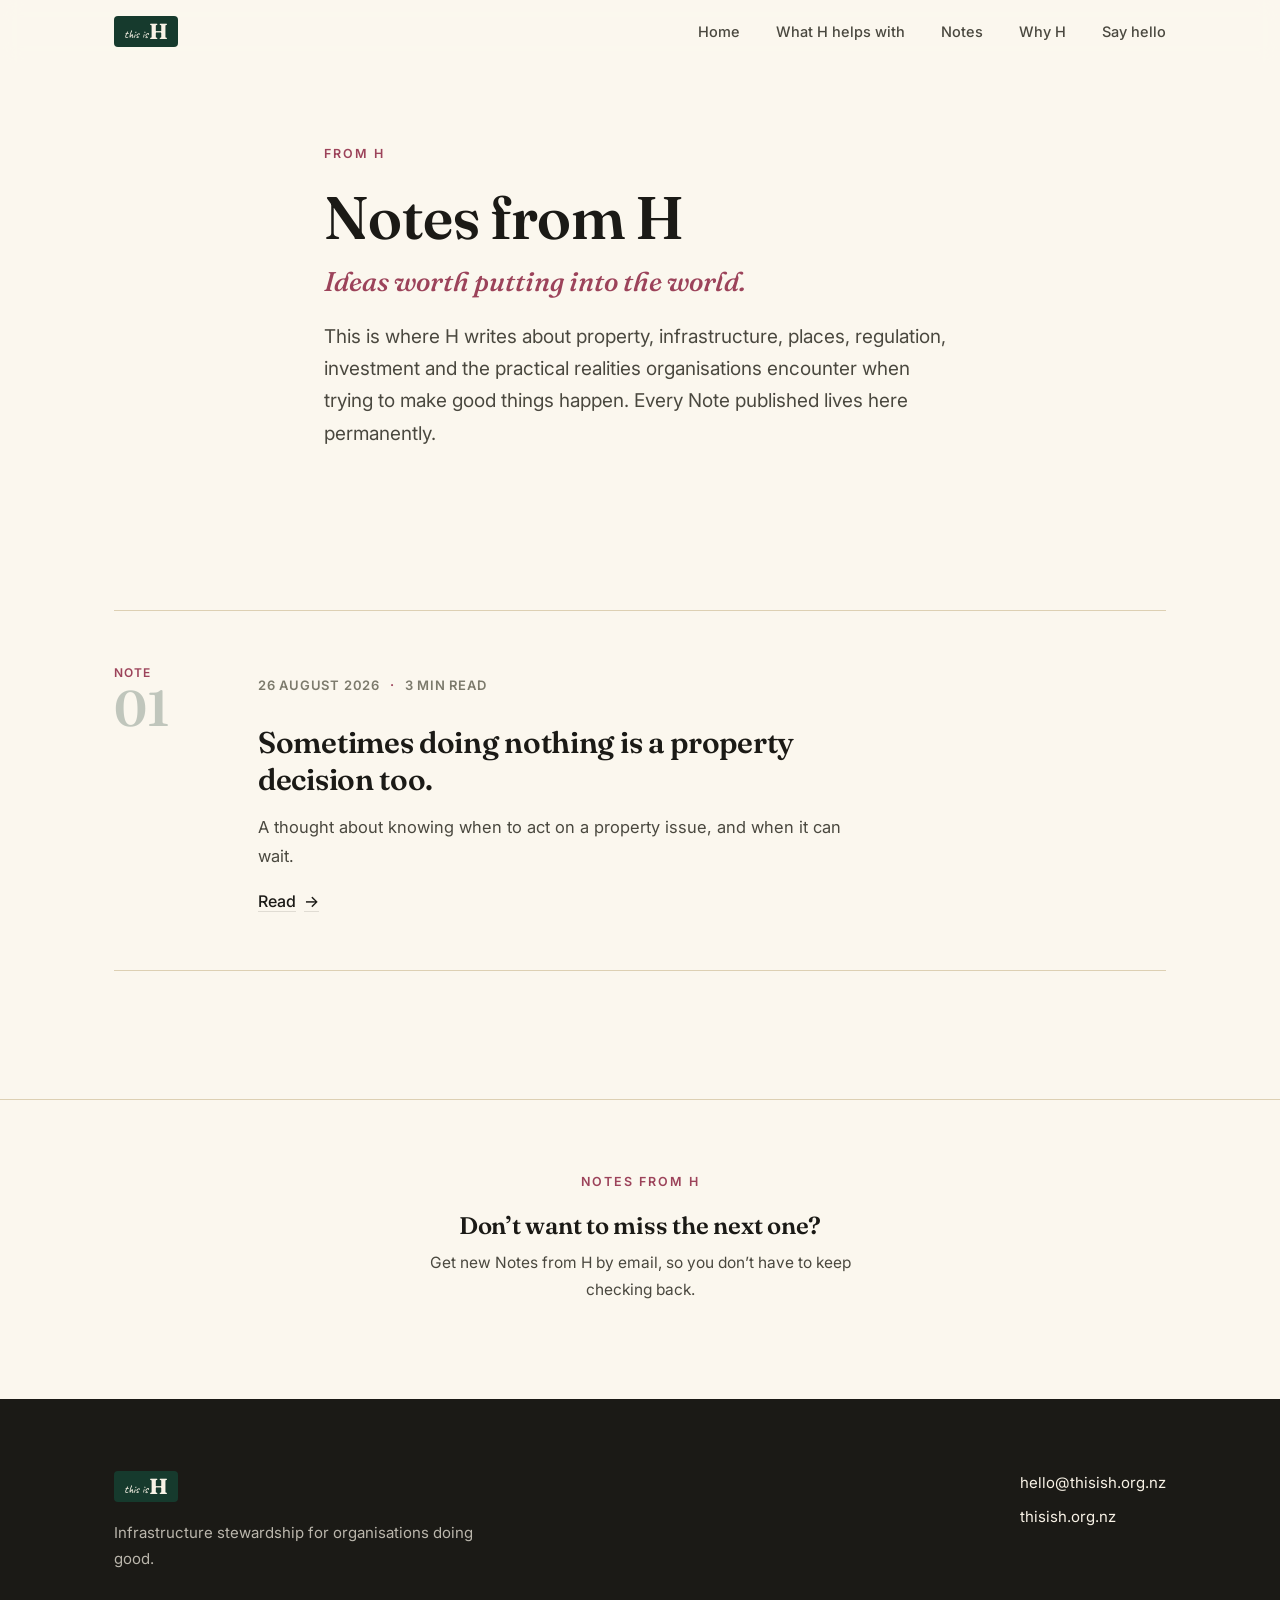
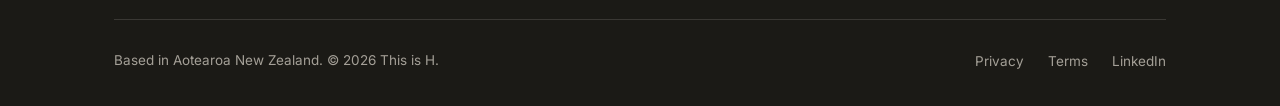
==== notes/index.html @ f79cc1cf "Rebrand Thinking as Notes from H, the permanent home for H's writing Renames the "Thinking" section " ====
<!DOCTYPE html>
<html lang="en-NZ">
<head>
  <meta charset="UTF-8" />
  <meta name="viewport" content="width=device-width, initial-scale=1.0" />
  <title>Notes from H | This is H</title>
  <meta name="description" content="Notes from H — ideas, observations and practical thinking about property, infrastructure and the realities facing charities, not-for-profits, iwi, hapū and community organisations." />

  <link rel="canonical" href="https://thisish.org.nz/notes/" />

  <!-- Favicon -->
  <link rel="icon" type="image/svg+xml" href="../assets/img/favicon.svg" />

  <!-- Open Graph -->
  <meta property="og:type" content="website" />
  <meta property="og:site_name" content="This is H" />
  <meta property="og:title" content="Notes from H | This is H" />
  <meta property="og:description" content="Ideas, observations and practical thinking from H about property, infrastructure and the realities facing for-purpose organisations." />
  <meta property="og:url" content="https://thisish.org.nz/notes/" />
  <meta property="og:image" content="https://thisish.org.nz/assets/img/og/notes-from-h.svg" />
  <meta property="og:locale" content="en_NZ" />

  <!-- Twitter -->
  <meta name="twitter:card" content="summary_large_image" />
  <meta name="twitter:title" content="Notes from H | This is H" />
  <meta name="twitter:description" content="Ideas, observations and practical thinking from H about property, infrastructure and the for-purpose sector." />
  <meta name="twitter:image" content="https://thisish.org.nz/assets/img/og/notes-from-h.svg" />

  <meta name="theme-color" content="#1f4d3d" />

  <!-- Fonts: Fraunces (serif display), Inter (body), Caveat (script accent in logo only) -->
  <link rel="preconnect" href="https://fonts.googleapis.com" />
  <link rel="preconnect" href="https://fonts.gstatic.com" crossorigin />
  <link href="https://fonts.googleapis.com/css2?family=Fraunces:opsz,wght@9..144,500;9..144,600;9..144,700&family=Inter:wght@400;500;600&family=Caveat:wght@500;600&display=swap" rel="stylesheet" />

  <link rel="stylesheet" href="../assets/css/style.css" />
</head>
<body>
  <a class="skip-link" href="#main">Skip to main content</a>

  <!-- HEADER / NAV -->
  <header class="site-header">
    <div class="site-header__inner">
      <a class="logo-mark logo-mark--nav" href="../" aria-label="This is H — home">
        <span class="logo-mark__script">this is</span><span class="logo-mark__h">H</span>
      </a>

      <div class="site-nav-panel" id="site-nav-panel">
        <ul class="nav-primary">
          <li><a href="../#home">Home</a></li>
          <li><a href="../#what-we-do">What H helps with</a></li>
          <li><a href="./" aria-current="page">Notes</a></li>
          <li><a href="../#why-h">Why H</a></li>
          <li><a href="../#contact">Say hello</a></li>
        </ul>
      </div>

      <button class="nav-toggle" type="button" aria-expanded="false" aria-controls="site-nav-panel" aria-label="Open menu">
        <span></span><span></span><span></span>
      </button>
    </div>
  </header>

  <main id="main">

    <!-- PAGE HEADER / MASTHEAD -->
    <header class="page-header notes-masthead">
      <div class="wrap reveal">
        <p class="eyebrow">From H</p>
        <h1>Notes from H</h1>
        <p class="notes-masthead__tagline">Ideas worth putting into the world.</p>
        <p class="lede">This is where H writes about property, infrastructure, places, regulation, investment and the practical realities organisations encounter when trying to make good things happen. Every Note published lives here permanently.</p>
      </div>
    </header>

    <!-- ARCHIVE INDEX — newest first; each Note keeps its number forever -->
    <section>
      <div class="wrap">
        <!--
          Add each new piece's <article class="notes-index__item"> above
          this one (newest on top). Note 01 keeps its number forever —
          see README section 11 for the full checklist and markup.
        -->
        <div class="notes-index reveal">
          <article class="notes-index__item">
            <span class="notes-num notes-index__num" aria-hidden="true"><span class="notes-num__label">Note</span>01</span>
            <div class="notes-index__body">
              <p class="notes-entry__meta">
                <time datetime="2026-08-26">26 August 2026</time>
                <span class="dot" aria-hidden="true">&middot;</span>
                <span>3 min read</span>
              </p>
              <h2 class="notes-index__title"><a href="sometimes-doing-nothing-is-a-property-decision-too/">Sometimes doing nothing is a property decision too.</a></h2>
              <p class="notes-index__excerpt">A thought about knowing when to act on a property issue, and when it can wait.</p>
              <a class="text-link" href="sometimes-doing-nothing-is-a-property-decision-too/">Read <span aria-hidden="true">&rarr;</span></a>
            </div>
          </article>
        </div>
      </div>
    </section>

    <!-- SIGNUP — same Kit list/form as the homepage "Notes from H"; not a
         separate mailing list. Kept quiet and secondary to the archive
         itself: Kit remains the subscriber + distribution platform,
         this site remains the permanent home of the writing. -->
    <section class="notes-signup notes-signup--compact">
      <div class="wrap notes-signup__inner reveal">
        <p class="eyebrow eyebrow--center">Notes from H</p>
        <h2>Don&rsquo;t want to miss the next one?</h2>
        <p class="lede">Get new Notes from H by email, so you don&rsquo;t have to keep checking back.</p>
        <div class="notes-signup__form">
          <script async data-uid="7c95191513" src="https://h-102.kit.com/7c95191513/index.js"></script>
        </div>
      </div>
    </section>

  </main>

  <!-- FOOTER -->
  <footer class="site-footer">
    <div class="wrap">
      <div class="footer-top">
        <div class="footer-brand">
          <a class="logo-mark logo-mark--footer" href="../" aria-label="This is H — home">
            <span class="logo-mark__script">this is</span><span class="logo-mark__h">H</span>
          </a>
          <p>Infrastructure stewardship for organisations doing good.</p>
        </div>
        <div class="footer-contact">
          <a href="mailto:hello@thisish.org.nz">hello@thisish.org.nz</a>
          <a href="https://thisish.org.nz">thisish.org.nz</a>
        </div>
      </div>

      <div class="footer-bottom">
        <p class="footer-note">Based in Aotearoa New Zealand. &copy; <span id="current-year">2026</span> This is H.</p>
        <ul class="footer-legal">
          <li><a href="#" aria-label="Privacy policy (placeholder)">Privacy</a></li>
          <li><a href="#" aria-label="Terms of use (placeholder)">Terms</a></li>
          <li><a href="#" aria-label="This is H on LinkedIn (placeholder)">LinkedIn</a></li>
        </ul>
      </div>
    </div>
  </footer>

  <script src="../assets/js/main.js"></script>
</body>
</html>
---- assets/css/style.css ----
/* ==========================================================================
   This is H — stylesheet
   Design system: cream / forest green / pink accent, editorial serif
   display + sans body. Pink is punctuation, not a section colour.
   ========================================================================== */

:root {
  /* Brand colour. Deep forest green is dominant; --green-deep is used for
     large text and fills; --green is the readable, slightly lighter
     working tone for links/UI text on cream. */
  --green: #1f4d3d;
  --green-deep: #163a2d;
  --green-hover: #0f2a20;
  --green-tint: #e4ece7;

  /* Accent — pink is punctuation only: fine rules, small labels, hover
     states, subtle backgrounds, occasional emphasis. Never large fills.
     --pink is decorative-only (rules, underlines, tints); --pink-deep is
     the deeper rose used wherever pink sits behind readable text, chosen
     to still clear 4.5:1 against cream/paper. */
  --pink: #e8b4c0;
  --pink-deep: #9c435a;
  --pink-tint: #f8e9ec;

  /* Secondary / neutral */
  --cream: #f2ead9;
  --cream-soft: #f8f2e6;
  --paper: #fbf7ee;
  --stone: #ede3cd;
  --stone-line: #ddd0b3;

  /* Ink */
  --ink: #1b1a16;
  --ink-soft: #4a483f;
  --ink-faint: #7c7a6c;

  --line: rgba(27, 26, 22, 0.12);
  --focus: #1b1a16;

  /* Type */
  --font-display: "Fraunces", "Georgia", "Times New Roman", serif;
  --font-body: "Inter", "Helvetica Neue", Arial, sans-serif;
  --font-script: "Caveat", "Segoe Script", cursive;

  /* Layout */
  --max: 1180px;
  --max-narrow: 760px;
  --gutter: clamp(24px, 5vw, 64px);
  --section-pad: clamp(72px, 10vw, 140px);
  --radius-sm: 4px;
  --radius-md: 10px;

  /* Motion */
  --ease: cubic-bezier(0.22, 1, 0.36, 1);
  --dur: 0.6s;
}

/* ---------- Reset ---------- */
*,
*::before,
*::after {
  box-sizing: border-box;
}

html {
  scroll-behavior: smooth;
  -webkit-text-size-adjust: 100%;
}

body {
  margin: 0;
  font-family: var(--font-body);
  font-size: 16px;
  line-height: 1.6;
  color: var(--ink);
  background: var(--paper);
  -webkit-font-smoothing: antialiased;
  text-rendering: optimizeLegibility;
}

img,
svg {
  display: block;
  max-width: 100%;
}

a {
  color: inherit;
}

ul {
  list-style: none;
  margin: 0;
  padding: 0;
}

h1,
h2,
h3,
h4,
p,
figure {
  margin: 0;
}

button {
  font: inherit;
  color: inherit;
  background: none;
  border: none;
  cursor: pointer;
}

@media (prefers-reduced-motion: reduce) {
  html {
    scroll-behavior: auto;
  }
  *,
  *::before,
  *::after {
    animation-duration: 0.001ms !important;
    animation-iteration-count: 1 !important;
    transition-duration: 0.001ms !important;
    scroll-behavior: auto !important;
  }
}

/* ---------- Accessibility helpers ---------- */
.skip-link {
  position: absolute;
  left: -9999px;
  top: 0;
  background: var(--ink);
  color: var(--cream-soft);
  padding: 14px 20px;
  z-index: 1000;
  border-radius: 0 0 var(--radius-sm) 0;
}

.skip-link:focus {
  left: 0;
}

.visually-hidden {
  position: absolute;
  width: 1px;
  height: 1px;
  padding: 0;
  margin: -1px;
  overflow: hidden;
  clip: rect(0, 0, 0, 0);
  white-space: nowrap;
  border: 0;
}

:focus-visible {
  outline: 2.5px solid var(--focus);
  outline-offset: 3px;
  border-radius: 2px;
}

/* ---------- Layout helpers ---------- */
.wrap {
  max-width: var(--max);
  margin: 0 auto;
  padding-left: var(--gutter);
  padding-right: var(--gutter);
}

.wrap--narrow {
  max-width: var(--max-narrow);
}

section {
  padding: var(--section-pad) 0;
}

section[id] {
  scroll-margin-top: 84px;
}

.eyebrow {
  display: inline-block;
  font-family: var(--font-body);
  font-size: 12.5px;
  font-weight: 600;
  letter-spacing: 0.16em;
  text-transform: uppercase;
  color: var(--pink-deep);
  margin-bottom: 20px;
}

.section-head {
  max-width: 640px;
  margin-bottom: 56px;
}

.section-head--center {
  margin-left: auto;
  margin-right: auto;
  text-align: center;
}

h2 {
  font-family: var(--font-display);
  font-weight: 600;
  font-size: clamp(28px, 4vw, 44px);
  line-height: 1.18;
  letter-spacing: -0.01em;
  color: var(--ink);
}

h3 {
  font-family: var(--font-display);
  font-weight: 600;
  font-size: clamp(19px, 2vw, 22px);
  line-height: 1.3;
  color: var(--ink);
}

.lede {
  font-size: clamp(17px, 1.6vw, 19px);
  line-height: 1.7;
  color: var(--ink-soft);
  margin-top: 18px;
}

.section-alt {
  background: var(--stone);
}

.rule {
  border: none;
  border-top: 1px solid var(--stone-line);
  margin: 0;
}

/* ---------- Buttons & links ---------- */
.btn {
  display: inline-flex;
  align-items: center;
  gap: 10px;
  font-family: var(--font-body);
  font-weight: 600;
  font-size: 15px;
  letter-spacing: 0.01em;
  padding: 15px 28px;
  border-radius: var(--radius-sm);
  text-decoration: none;
  transition: transform 0.2s var(--ease), background-color 0.2s var(--ease), color 0.2s var(--ease), border-color 0.2s var(--ease);
  min-height: 48px;
}

.btn-primary {
  background: var(--green-deep);
  color: var(--cream-soft);
}

.btn-primary:hover {
  background: var(--green-hover);
  transform: translateY(-1px);
}

.btn-ghost {
  background: transparent;
  color: var(--ink);
  border: 1.5px solid var(--line);
}

.btn-ghost:hover {
  border-color: var(--ink);
}

.text-link {
  display: inline-flex;
  align-items: center;
  gap: 8px;
  font-weight: 500;
  text-decoration: underline;
  text-underline-offset: 4px;
  text-decoration-color: var(--line);
  transition: text-decoration-color 0.2s var(--ease);
}

.text-link:hover {
  text-decoration-color: currentColor;
}

/* ---------- Logo lockup ---------- */
.logo-mark {
  display: inline-flex;
  align-items: baseline;
  gap: 0.05em;
  background: var(--green-deep);
  color: var(--cream-soft);
  border-radius: var(--radius-sm);
  padding: 0.28em 0.5em 0.22em 0.55em;
  line-height: 1;
  text-decoration: none;
  white-space: nowrap;
}

.logo-mark__script {
  font-family: var(--font-script);
  font-weight: 500;
  font-size: 0.62em;
  transform: translateY(-0.05em);
}

.logo-mark__h {
  font-family: var(--font-display);
  font-weight: 700;
  font-size: 1.15em;
  text-transform: uppercase;
}

.logo-mark--nav {
  font-size: 19px;
}

.logo-mark--footer {
  font-size: 19px;
}

/* ---------- Header / nav ---------- */
/* The translucent blur lives on a ::before rather than directly on
   .site-header — backdrop-filter establishes a containing block for
   position:fixed descendants, which would otherwise trap the fixed
   mobile nav panel inside the header's own (short) box. */
.site-header {
  position: sticky;
  top: 0;
  z-index: 100;
  border-bottom: 1px solid transparent;
  transition: border-color 0.25s var(--ease), box-shadow 0.25s var(--ease);
}

.site-header::before {
  content: "";
  position: absolute;
  inset: 0;
  z-index: -1;
  background: rgba(251, 247, 238, 0.88);
  backdrop-filter: blur(10px);
  -webkit-backdrop-filter: blur(10px);
}

.site-header.is-scrolled {
  border-bottom-color: var(--stone-line);
  box-shadow: 0 8px 24px -20px rgba(27, 26, 22, 0.35);
}

.site-header__inner {
  max-width: var(--max);
  margin: 0 auto;
  padding: 16px var(--gutter);
  display: flex;
  align-items: center;
  justify-content: space-between;
  gap: 24px;
}

.site-nav-panel {
  display: flex;
  align-items: center;
  gap: 40px;
}

.nav-primary {
  display: flex;
  align-items: center;
  gap: 36px;
}

.nav-primary a {
  font-size: 14.5px;
  font-weight: 500;
  text-decoration: none;
  color: var(--ink-soft);
  position: relative;
  padding: 4px 0;
}

.nav-primary a:hover {
  color: var(--ink);
}

.nav-primary a::after {
  content: "";
  position: absolute;
  left: 0;
  right: 100%;
  bottom: -2px;
  height: 1.5px;
  background: var(--pink-deep);
  transition: right 0.25s var(--ease);
}

.nav-primary a:hover::after {
  right: 0;
}

.nav-toggle {
  display: none;
  flex-direction: column;
  justify-content: center;
  gap: 5px;
  width: 44px;
  height: 44px;
  border-radius: var(--radius-sm);
}

.nav-toggle span {
  display: block;
  width: 22px;
  height: 2px;
  background: var(--ink);
  transition: transform 0.25s var(--ease), opacity 0.25s var(--ease);
}

.nav-toggle[aria-expanded="true"] span:nth-child(1) {
  transform: translateY(7px) rotate(45deg);
}

.nav-toggle[aria-expanded="true"] span:nth-child(2) {
  opacity: 0;
}

.nav-toggle[aria-expanded="true"] span:nth-child(3) {
  transform: translateY(-7px) rotate(-45deg);
}

/* ---------- Hero ---------- */
.hero {
  position: relative;
  overflow: hidden;
  padding-top: clamp(40px, 9vw, 64px);
}

.hero .wrap {
  position: relative;
  z-index: 1;
  padding-top: 0;
  padding-bottom: clamp(56px, 9vw, 96px);
}

/* Giant H — a graphic element, not a logo. Deliberately unbounded by the
   .wrap grid so it can press toward (and past) the edge of the viewport;
   .hero's overflow:hidden clips the bleed instead of causing a scrollbar. */
.hero__giant-h {
  position: relative;
  display: block;
  width: fit-content;
  padding-left: clamp(2px, 1.5vw, 14px);
  margin: 0 0 clamp(4px, 1.5vw, 12px);
  font-family: var(--font-display);
  font-weight: 700;
  font-size: clamp(180px, 58vw, 280px);
  line-height: 0.72;
  color: var(--green-deep);
  opacity: 0;
  animation: fade-in 0.9s var(--ease) forwards;
  user-select: none;
}

.hero__giant-h::after {
  content: "";
  position: absolute;
  left: 0.16em;
  right: 0.34em;
  bottom: 0.1em;
  height: clamp(4px, 0.8vw, 8px);
  background: var(--pink);
  border-radius: 2px;
}

.hero h1 {
  font-family: var(--font-display);
  font-weight: 600;
  font-size: clamp(28px, 4.4vw, 52px);
  line-height: 1.12;
  letter-spacing: -0.015em;
  max-width: 16ch;
  color: var(--ink);
}

.hero__body {
  margin-top: 28px;
  max-width: 620px;
  display: grid;
  gap: 16px;
}

.hero__body p {
  font-size: clamp(17px, 1.7vw, 19px);
  line-height: 1.7;
  color: var(--ink-soft);
}

.hero__actions {
  margin-top: 40px;
  display: flex;
  align-items: center;
  flex-wrap: wrap;
  gap: 28px;
}

/* ---------- Reveal on scroll ----------
   Content is fully visible by default so it never depends on JavaScript.
   Only once main.js confirms it's running (adding .js-reveal to <html>)
   do sections start hidden, ready to be faded in by the IntersectionObserver. */
.reveal {
  opacity: 1;
  transform: none;
}

html.js-reveal .reveal {
  opacity: 0;
  transform: translateY(18px);
  transition: opacity 0.7s var(--ease), transform 0.7s var(--ease);
}

html.js-reveal .reveal.is-visible {
  opacity: 1;
  transform: translateY(0);
}

.hero h1,
.hero__body,
.hero__actions {
  opacity: 0;
  animation: fade-up 0.8s var(--ease) forwards;
}

.hero h1 {
  animation-delay: 0.08s;
}
.hero__body {
  animation-delay: 0.18s;
}
.hero__actions {
  animation-delay: 0.28s;
}

@keyframes fade-up {
  from {
    opacity: 0;
    transform: translateY(16px);
  }
  to {
    opacity: 1;
    transform: translateY(0);
  }
}

@keyframes fade-in {
  from {
    opacity: 0;
  }
  to {
    opacity: 1;
  }
}

@media (prefers-reduced-motion: reduce) {
  .hero__giant-h,
  .hero h1,
  .hero__body,
  .hero__actions {
    animation: none;
    opacity: 1;
    transform: none;
  }
  .reveal {
    opacity: 1;
    transform: none;
  }
}

/* ---------- Problems accordion ---------- */
.problems-list {
  border-top: 1px solid var(--stone-line);
}

.problem {
  border-bottom: 1px solid var(--stone-line);
}

.problem > summary {
  list-style: none;
  cursor: pointer;
  display: flex;
  align-items: center;
  justify-content: space-between;
  gap: 24px;
  padding: 26px 4px;
  font-family: var(--font-display);
  font-size: clamp(17px, 1.9vw, 21px);
  font-weight: 500;
  color: var(--ink);
}

.problem > summary::-webkit-details-marker {
  display: none;
}

.problem > summary::marker {
  content: "";
}

.problem__icon {
  flex-shrink: 0;
  width: 26px;
  height: 26px;
  border-radius: 50%;
  border: 1.5px solid var(--line);
  position: relative;
  transition: border-color 0.2s var(--ease), background-color 0.2s var(--ease);
}

.problem__icon::before,
.problem__icon::after {
  content: "";
  position: absolute;
  background: var(--ink);
  transition: transform 0.25s var(--ease), background-color 0.2s var(--ease);
}

.problem__icon::before {
  left: 6px;
  right: 6px;
  top: 50%;
  height: 1.5px;
  transform: translateY(-50%);
}

.problem__icon::after {
  top: 6px;
  bottom: 6px;
  left: 50%;
  width: 1.5px;
  transform: translateX(-50%);
}

.problem[open] > summary .problem__icon::after {
  transform: translateX(-50%) rotate(90deg);
  opacity: 0;
}

.problem[open] > summary .problem__icon {
  border-color: var(--green-deep);
  background: var(--green-deep);
}

.problem[open] > summary .problem__icon::before,
.problem[open] > summary .problem__icon::after {
  background: var(--cream-soft);
}

.problem:hover > summary {
  color: var(--pink-deep);
}

.problem__answer {
  padding: 0 4px 30px;
  max-width: 62ch;
}

.problem__answer p {
  font-size: 16.5px;
  line-height: 1.75;
  color: var(--ink-soft);
}

/* ---------- Offer cards ---------- */
.offer-grid {
  display: grid;
  grid-template-columns: repeat(2, 1fr);
  gap: 1px;
  background: var(--stone-line);
  border: 1px solid var(--stone-line);
}

.offer-card {
  background: var(--paper);
  padding: clamp(32px, 4vw, 48px);
  display: flex;
  flex-direction: column;
  gap: 16px;
}

.offer-card__num {
  font-family: var(--font-display);
  font-size: 13px;
  font-weight: 600;
  letter-spacing: 0.08em;
  color: var(--pink-deep);
}

.offer-card p {
  color: var(--ink-soft);
  font-size: 15.5px;
  line-height: 1.7;
}

.offer-card ul {
  display: grid;
  gap: 8px;
  margin-top: 4px;
}

.offer-card li {
  font-size: 15px;
  color: var(--ink-soft);
  padding-left: 18px;
  position: relative;
  line-height: 1.6;
}

.offer-card li::before {
  content: "";
  position: absolute;
  left: 0;
  top: 0.65em;
  width: 6px;
  height: 1.5px;
  background: var(--pink);
}

.offer-card--callout {
  background: var(--ink);
  color: var(--cream-soft);
}

.offer-card--callout .offer-card__num {
  color: var(--cream);
}

.offer-card--callout p {
  color: rgba(248, 242, 230, 0.82);
}

.offer-card--callout .pull {
  font-family: var(--font-display);
  font-size: clamp(20px, 2.4vw, 26px);
  font-weight: 500;
  line-height: 1.35;
  color: var(--paper);
  margin: 4px 0 8px;
}

/* ---------- Who H helps (standalone statement) ---------- */
.statement-section {
  text-align: center;
  padding: clamp(96px, 14vw, 176px) 0;
}

.eyebrow--center {
  display: block;
}

.statement {
  font-family: var(--font-display);
  font-weight: 500;
  font-size: clamp(34px, 6vw, 64px);
  line-height: 1.15;
  letter-spacing: -0.01em;
  max-width: 24ch;
  margin: 0 auto;
  color: var(--ink);
}

/* ---------- Why H (typographic word strip) ---------- */
.h-words {
  display: flex;
  flex-wrap: wrap;
  align-items: baseline;
  column-gap: clamp(18px, 3.2vw, 40px);
  row-gap: clamp(8px, 2vw, 16px);
  margin: clamp(36px, 6vw, 56px) 0 clamp(24px, 4vw, 36px);
}

.h-word {
  font-family: var(--font-display);
  font-weight: 500;
  font-size: clamp(24px, 3.4vw, 38px);
  line-height: 1.05;
  letter-spacing: -0.01em;
  color: var(--ink);
}

/* .reveal's own transition shorthand (higher specificity, see below) would
   otherwise reset delay to 0 — this selector has to out-specify it so each
   word steps in slightly after the last instead of all at once. */
html.js-reveal .h-words .h-word.reveal {
  transition-delay: calc(var(--i, 0) * 0.05s);
}

.h-word--lg {
  font-size: clamp(32px, 5vw, 60px);
  font-weight: 600;
}

.h-word--accent {
  color: var(--green-deep);
}

.h-words__more {
  font-family: var(--font-display);
  font-style: italic;
  font-weight: 500;
  font-size: clamp(19px, 2.1vw, 25px);
  color: var(--pink-deep);
  margin-bottom: clamp(20px, 3vw, 28px);
}

/* ---------- Working together ---------- */
.together-grid {
  display: grid;
  gap: 36px;
  margin-top: 8px;
}

.together-item {
  padding: 4px 0 4px 24px;
  border-left: 2px solid var(--pink);
}

.together-item h3 {
  margin-bottom: 10px;
}

.together-item p {
  font-size: 16.5px;
  line-height: 1.75;
  color: var(--ink-soft);
  max-width: 60ch;
}

/* ---------- Notes from H (Kit email signup) ----------
   The form markup itself (input, button, alerts) comes from Kit's embed
   script, not this page — Kit needs its own field names/handlers intact to
   collect the email address, so nothing here touches structure, only the
   visual layer. Kit injects its own scoped <style> alongside the form, so
   !important is used to reliably win over it regardless of load order. */
.notes-signup {
  background: var(--stone);
  text-align: center;
}

.notes-signup__inner {
  max-width: 560px;
  margin: 0 auto;
}

.notes-signup__form {
  margin-top: 32px;
  max-width: 440px;
  margin-left: auto;
  margin-right: auto;
}

.notes-signup__form .formkit-form,
.notes-signup__form .seva-form {
  all: unset;
  display: block;
  width: 100%;
  font-family: var(--font-body) !important;
}

.notes-signup__form .formkit-alert {
  display: block;
  list-style: none;
  margin: 0 0 14px;
  padding: 0;
  font-size: 13.5px;
  line-height: 1.5;
}

.notes-signup__form .formkit-alert-error {
  color: var(--pink-deep);
}

.notes-signup__form .formkit-alert-success {
  color: var(--green-deep);
}

.notes-signup__form [data-element="fields"],
.notes-signup__form .formkit-fields {
  display: flex !important;
  flex-wrap: wrap;
  justify-content: center;
  align-items: flex-start;
  gap: 12px;
  margin: 0 !important;
  padding: 0 !important;
  border: 0 !important;
  background: none !important;
  box-shadow: none !important;
}

.notes-signup__form .formkit-field {
  flex: 1 1 240px;
  margin: 0 !important;
  padding: 0 !important;
}

.notes-signup__form .formkit-input {
  width: 100% !important;
  height: auto !important;
  font-family: var(--font-body) !important;
  font-size: 15px !important;
  color: var(--ink) !important;
  background: var(--paper) !important;
  border: 1.5px solid var(--stone-line) !important;
  border-radius: var(--radius-sm) !important;
  padding: 14px 18px !important;
  min-height: 48px !important;
  box-shadow: none !important;
  transition: border-color 0.2s var(--ease);
}

.notes-signup__form .formkit-input::placeholder {
  color: var(--ink-faint) !important;
  opacity: 1 !important;
}

.notes-signup__form .formkit-input:focus {
  border-color: var(--green) !important;
  outline: none !important;
}

.notes-signup__form .formkit-submit {
  display: inline-flex !important;
  align-items: center !important;
  justify-content: center !important;
  gap: 10px !important;
  width: auto !important;
  height: auto !important;
  font-family: var(--font-body) !important;
  font-weight: 600 !important;
  font-size: 15px !important;
  letter-spacing: 0.01em !important;
  color: var(--cream-soft) !important;
  background: var(--green-deep) !important;
  border: none !important;
  border-radius: var(--radius-sm) !important;
  padding: 15px 28px !important;
  min-height: 48px !important;
  box-shadow: none !important;
  cursor: pointer;
  transition: transform 0.2s var(--ease), background-color 0.2s var(--ease);
}

.notes-signup__form .formkit-submit:hover {
  background: var(--green-hover) !important;
  transform: translateY(-1px);
}

.notes-signup__form .formkit-spinner div {
  background: var(--cream-soft) !important;
}

.notes-signup__form [data-element="success"] p,
.notes-signup__form .formkit-success-message {
  font-family: var(--font-body) !important;
  font-size: 15px !important;
  line-height: 1.6 !important;
  color: var(--ink-soft) !important;
}

.notes-signup__form .formkit-powered-by-convertkit-container,
.notes-signup__form .formkit-powered-by,
.notes-signup__form .formkit-guarantee,
.notes-signup__form [data-element="powered-by"] {
  display: none !important;
}

.notes-signup--compact {
  background: var(--paper);
  padding: clamp(48px, 7vw, 72px) 0;
  border-top: 1px solid var(--stone-line);
}

.notes-signup--compact h2 {
  font-size: clamp(20px, 2.4vw, 24px);
}

.notes-signup--compact .lede {
  font-size: 15.5px;
  margin-top: 10px;
}

.notes-signup--compact .notes-signup__form {
  margin-top: 24px;
}

/* ---------- Contact ---------- */
.contact {
  text-align: center;
}

.contact__inner {
  max-width: 620px;
  margin: 0 auto;
}

.contact .lede {
  margin-left: auto;
  margin-right: auto;
}

.contact__actions {
  margin-top: 40px;
  display: flex;
  flex-direction: column;
  align-items: center;
  gap: 18px;
}

/* ---------- Footer ---------- */
.site-footer {
  background: var(--ink);
  color: var(--cream-soft);
  padding: 72px 0 32px;
}

.footer-top {
  display: flex;
  justify-content: space-between;
  gap: 40px;
  flex-wrap: wrap;
  padding-bottom: 48px;
}

.footer-brand {
  max-width: 380px;
}

.footer-brand p {
  margin-top: 18px;
  color: rgba(248, 242, 230, 0.72);
  font-size: 15px;
  line-height: 1.7;
}

.footer-contact {
  display: grid;
  gap: 10px;
  align-content: start;
}

.footer-contact a {
  font-size: 15px;
  text-decoration: none;
  color: var(--cream-soft);
}

.footer-contact a:hover {
  text-decoration: underline;
  text-underline-offset: 4px;
}

.footer-bottom {
  border-top: 1px solid rgba(248, 242, 230, 0.14);
  padding-top: 28px;
  display: flex;
  justify-content: space-between;
  align-items: center;
  flex-wrap: wrap;
  gap: 16px;
}

.footer-legal {
  display: flex;
  gap: 24px;
  flex-wrap: wrap;
}

.footer-legal a {
  font-size: 13.5px;
  text-decoration: none;
  color: rgba(248, 242, 230, 0.62);
}

.footer-legal a:hover {
  color: var(--cream-soft);
}

.footer-note {
  font-size: 13.5px;
  color: rgba(248, 242, 230, 0.62);
}

/* ---------- Notes from H: shared numbering + meta ----------
   The numeral is the recurring device that ties the homepage showcase
   and the /notes/ archive together — a soft brand-green tint (not a
   neutral grey) rather than a card, box or shadow. Number = the piece's
   permanent position in the collection (Note 01 is whichever piece is
   published first); the archive lists newest first, so numbers count
   down the page. */
.notes-entry__meta {
  display: flex;
  align-items: center;
  gap: 10px;
  font-size: 13px;
  font-weight: 600;
  letter-spacing: 0.06em;
  text-transform: uppercase;
  color: var(--ink-faint);
  margin-bottom: 14px;
}

.notes-entry__meta .dot {
  color: var(--pink-deep);
}

.notes-num {
  font-family: var(--font-display);
  font-weight: 600;
  line-height: 1;
  color: rgba(22, 58, 45, 0.26);
  transition: color 0.25s var(--ease);
  font-variant-numeric: tabular-nums;
}

/* "Note" label stacked above the big numeral (.notes-feature__num,
   .notes-index__num, .notes-more__num) — keeps the fixed-width numeral
   columns their original size while still naming each piece a "Note". */
.notes-num__label {
  display: block;
  font-family: var(--font-body);
  font-weight: 600;
  font-size: 12px;
  letter-spacing: 0.08em;
  text-transform: uppercase;
  color: var(--pink-deep);
  margin-bottom: 4px;
}

/* ---------- Notes from H (homepage showcase) ----------
   One featured piece (the latest) with visual weight, plus up to two
   quieter mentions alongside/underneath — never a grid of identical
   cards. The empty state reuses the exact same numeral + rule frame so
   the section reads as "the first slot in a collection", not a stray
   sentence. */
.notes-showcase {
  margin-top: 40px;
  display: grid;
  gap: 40px;
  border-top: 1px solid var(--stone-line);
  padding-top: 40px;
}

@media (min-width: 860px) {
  .notes-showcase--populated {
    grid-template-columns: 1.6fr 1fr;
    align-items: start;
    gap: 64px;
  }
}

.notes-feature {
  display: grid;
  grid-template-columns: auto 1fr;
  gap: 20px;
  align-items: start;
}

.notes-feature__num {
  font-size: clamp(40px, 5vw, 64px);
}

.notes-feature__body {
  display: grid;
  gap: 6px;
  padding-top: clamp(4px, 1vw, 10px);
}

.notes-feature__title {
  font-family: var(--font-display);
  font-weight: 600;
  font-size: clamp(26px, 3.4vw, 38px);
  line-height: 1.2;
  max-width: 18ch;
  color: var(--ink);
}

.notes-feature__title a {
  text-decoration: none;
  color: inherit;
  transition: color 0.2s var(--ease);
}

.notes-feature__title a:hover {
  color: var(--pink-deep);
}

.notes-feature__excerpt {
  margin-top: 8px;
  max-width: 56ch;
  font-size: 16.5px;
  line-height: 1.75;
  color: var(--ink-soft);
}

.notes-feature__body > .text-link {
  margin-top: 18px;
}

.notes-feature--empty {
  align-items: center;
}

.notes-feature__status {
  font-family: var(--font-display);
  font-style: italic;
  font-weight: 500;
  font-size: clamp(19px, 2.2vw, 24px);
  color: var(--ink-soft);
}

.notes-more {
  display: grid;
}

.notes-more__item {
  display: grid;
  grid-template-columns: auto 1fr;
  gap: 16px;
  align-items: start;
  padding: 22px 0;
  border-top: 1px solid var(--stone-line);
}

.notes-more:not(:has(.notes-more__item)) {
  display: none;
}

.notes-more__num {
  font-size: 22px;
}

.notes-more__title {
  font-family: var(--font-display);
  font-weight: 600;
  font-size: 17px;
  line-height: 1.4;
  margin-top: 6px;
}

.notes-more__title a {
  text-decoration: none;
  color: var(--ink);
  transition: color 0.2s var(--ease);
}

.notes-more__title a:hover {
  color: var(--pink-deep);
}

.notes-teaser__all {
  display: inline-block;
  margin-top: 40px;
}

/* ---------- Notes archive (/notes/) ---------- */
.page-header {
  padding-top: clamp(48px, 8vw, 76px);
  padding-bottom: clamp(16px, 3vw, 24px);
}

.page-header .wrap {
  max-width: var(--max-narrow);
}

.page-header h1 {
  font-family: var(--font-display);
  font-weight: 600;
  font-size: clamp(36px, 6vw, 60px);
  line-height: 1.1;
  letter-spacing: -0.01em;
  color: var(--ink);
}

.notes-masthead__tagline {
  font-family: var(--font-display);
  font-style: italic;
  font-weight: 500;
  font-size: clamp(20px, 2.6vw, 27px);
  line-height: 1.35;
  color: var(--pink-deep);
  margin-top: 14px;
}

.notes-masthead .lede {
  margin-top: 20px;
}

/* The index: a numbered table-of-contents, not a card grid. Each row is
   a two-column strip — a large quiet numeral, then the piece itself —
   divided by rules top to bottom, the same device used elsewhere on the
   site (.problems-list, .together-grid) rather than anything boxed. */
.notes-index {
  margin-top: 8px;
  border-top: 1px solid var(--stone-line);
}

.notes-index__item {
  display: grid;
  grid-template-columns: clamp(64px, 9vw, 108px) 1fr;
  gap: clamp(20px, 4vw, 36px);
  padding: clamp(40px, 6vw, 56px) 0;
  border-bottom: 1px solid var(--stone-line);
  transition: opacity 0.2s var(--ease);
}

.notes-index__num {
  font-size: clamp(34px, 4vw, 50px);
}

.notes-index__item:hover .notes-index__num {
  color: var(--green-deep);
}

.notes-index__body {
  display: grid;
  gap: 14px;
  max-width: 62ch;
  padding-top: clamp(2px, 1vw, 8px);
}

.notes-index__title {
  font-family: var(--font-display);
  font-weight: 600;
  font-size: clamp(23px, 3vw, 30px);
  line-height: 1.25;
  color: var(--ink);
}

.notes-index__title a {
  text-decoration: none;
  color: inherit;
  transition: color 0.2s var(--ease);
}

.notes-index__title a:hover {
  color: var(--pink-deep);
}

.notes-index__excerpt {
  font-size: 16.5px;
  line-height: 1.75;
  color: var(--ink-soft);
}

.notes-index__body > .text-link {
  margin-top: 4px;
}

.notes-index__status {
  font-family: var(--font-display);
  font-style: italic;
  font-weight: 500;
  font-size: clamp(19px, 2.2vw, 23px);
  color: var(--ink-soft);
}

.notes-index__note {
  font-size: 15.5px;
  line-height: 1.7;
  color: var(--ink-faint);
}

@media (max-width: 560px) {
  .notes-feature,
  .notes-more__item,
  .notes-index__item {
    grid-template-columns: 1fr;
    gap: 10px;
  }

  .notes-feature__body,
  .notes-index__body {
    padding-top: 0;
  }
}

/* ---------- Back link ---------- */
.back-link {
  display: inline-flex;
  align-items: center;
  gap: 8px;
  font-size: 14px;
  font-weight: 500;
  text-decoration: none;
  color: var(--ink-soft);
  transition: color 0.2s var(--ease);
}

.back-link:hover {
  color: var(--pink-deep);
}

/* ---------- Article page ---------- */
.article-header {
  padding-top: clamp(48px, 8vw, 76px);
  padding-bottom: clamp(8px, 2vw, 16px);
}

.article-header .wrap {
  max-width: var(--max-narrow);
}

.article-header__kicker {
  display: flex;
  align-items: baseline;
  gap: 14px;
  margin-top: 28px;
}

.article-header__kicker .notes-num {
  font-size: 26px;
}

.article-header__kicker-meta {
  display: inline-flex;
  align-items: center;
  gap: 10px;
  font-size: 13.5px;
  font-weight: 500;
  letter-spacing: 0.04em;
  text-transform: uppercase;
  color: var(--ink-faint);
}

.article-header__kicker-meta .dot {
  color: var(--pink-deep);
}

.article-header h1 {
  font-family: var(--font-display);
  font-weight: 600;
  font-size: clamp(30px, 5vw, 48px);
  line-height: 1.18;
  letter-spacing: -0.01em;
  color: var(--ink);
  margin-top: 14px;
}

.article-header__deck {
  margin-top: 22px;
  font-size: clamp(17px, 1.7vw, 19px);
  line-height: 1.7;
  color: var(--ink-soft);
  max-width: 62ch;
}

.article-body {
  padding-top: clamp(24px, 4vw, 40px);
  padding-bottom: clamp(48px, 8vw, 72px);
}

.article-body .wrap {
  max-width: var(--max-narrow);
}

.article-prose {
  max-width: 66ch;
  font-size: 18px;
  line-height: 1.8;
  color: var(--ink-soft);
}

.article-prose > * + * {
  margin-top: 26px;
}

.article-prose p {
  color: var(--ink-soft);
}

.article-prose h2 {
  font-size: clamp(23px, 2.8vw, 29px);
  margin-top: 56px;
  color: var(--ink);
}

.article-prose h3 {
  font-size: clamp(19px, 2vw, 21px);
  margin-top: 40px;
  color: var(--ink);
}

.article-prose ul,
.article-prose ol {
  padding-left: 1.35em;
  display: grid;
  gap: 10px;
}

.article-prose ul {
  list-style: disc;
}

.article-prose ol {
  list-style: decimal;
}

.article-prose li {
  line-height: 1.75;
}

.article-prose strong {
  color: var(--ink);
  font-weight: 600;
}

.pull-quote {
  margin: 12px 0 12px 0;
  padding-left: 26px;
  border-left: 3px solid var(--pink);
  font-family: var(--font-display);
  font-style: italic;
  font-weight: 500;
  font-size: clamp(21px, 2.4vw, 27px);
  line-height: 1.45;
  color: var(--green-deep);
}

/* Understated reference list — smaller and quieter than body text, not
   styled like part of the essay itself. Optional: only present on
   pieces that cite sources. */
.article-sources {
  max-width: 66ch;
  margin-top: 56px;
  padding-top: 28px;
  border-top: 1px solid var(--stone-line);
}

.article-sources__label {
  font-size: 12.5px;
  font-weight: 600;
  letter-spacing: 0.14em;
  text-transform: uppercase;
  color: var(--ink-faint);
  margin-bottom: 14px;
}

.article-sources__list {
  list-style: decimal;
  padding-left: 1.25em;
  display: grid;
  gap: 10px;
}

.article-sources__list li {
  font-size: 14.5px;
  line-height: 1.6;
  color: var(--ink-faint);
}

.article-sources__list a {
  color: var(--ink-soft);
  text-decoration: underline;
  text-underline-offset: 3px;
  text-decoration-color: var(--stone-line);
  transition: color 0.2s var(--ease), text-decoration-color 0.2s var(--ease);
}

.article-sources__list a:hover {
  color: var(--pink-deep);
  text-decoration-color: currentColor;
}

.article-footer-nav {
  margin-top: 48px;
  padding-top: 32px;
  border-top: 1px solid var(--stone-line);
}

/* ---------- Article CTA (understated, not a sales block) ---------- */
.article-cta {
  background: var(--stone);
  text-align: center;
}

.article-cta__inner {
  max-width: 480px;
  margin: 0 auto;
}

.article-cta h2 {
  font-size: clamp(21px, 2.6vw, 26px);
}

.article-cta .lede {
  font-size: 16px;
}

.article-cta__link {
  margin-top: 28px;
  font-weight: 600;
}

@media (max-width: 600px) {
  .notes-list .notes-entry {
    padding: 32px 0;
  }
}

/* ---------- Hero: wide-viewport editorial layout ----------
   Below this, the H sits stacked above the copy (mobile-first rules
   above). From here up, it becomes an oversized side element that bleeds
   past the right edge while the copy holds a quiet column on the left,
   aligned to the same left margin as the rest of the page. */
@media (min-width: 1040px) {
  .hero {
    display: flex;
    align-items: center;
    min-height: min(88svh, 820px);
    padding-top: clamp(96px, 10vw, 120px);
  }

  .hero .wrap {
    max-width: 640px;
    margin-left: 0;
    margin-right: auto;
    padding-bottom: 0;
  }

  .hero__giant-h {
    position: absolute;
    top: 50%;
    right: clamp(-9vw, -4vw, 1vw);
    transform: translateY(-50%);
    margin: 0;
    padding-left: 0;
    font-size: clamp(360px, 44vw, 720px);
    z-index: 0;
  }
}

/* ---------- Responsive ---------- */
@media (max-width: 960px) {
  .offer-grid {
    grid-template-columns: 1fr;
  }
}

@media (max-width: 780px) {
  .nav-primary {
    display: none;
  }

  .nav-toggle {
    display: flex;
  }

  .site-nav-panel {
    position: fixed;
    inset: 0;
    top: 68px;
    background: var(--paper);
    padding: 32px var(--gutter);
    display: flex;
    flex-direction: column;
    align-items: flex-start;
    gap: 28px;
    transform: translateX(100%);
    visibility: hidden;
    pointer-events: none;
    transition: transform 0.3s var(--ease), visibility 0s linear 0.3s;
    z-index: 99;
  }

  .site-nav-panel.is-open {
    transform: translateX(0);
    visibility: visible;
    pointer-events: auto;
    transition: transform 0.3s var(--ease), visibility 0s linear 0s;
  }

  .site-nav-panel .nav-primary {
    display: flex;
    flex-direction: column;
    align-items: flex-start;
    gap: 22px;
  }

  .site-nav-panel a {
    font-size: 22px;
    font-family: var(--font-display);
    font-weight: 500;
  }
}

@media (max-width: 600px) {
  .footer-top {
    flex-direction: column;
  }

  .together-item {
    padding: 4px 0 4px 18px;
  }
}
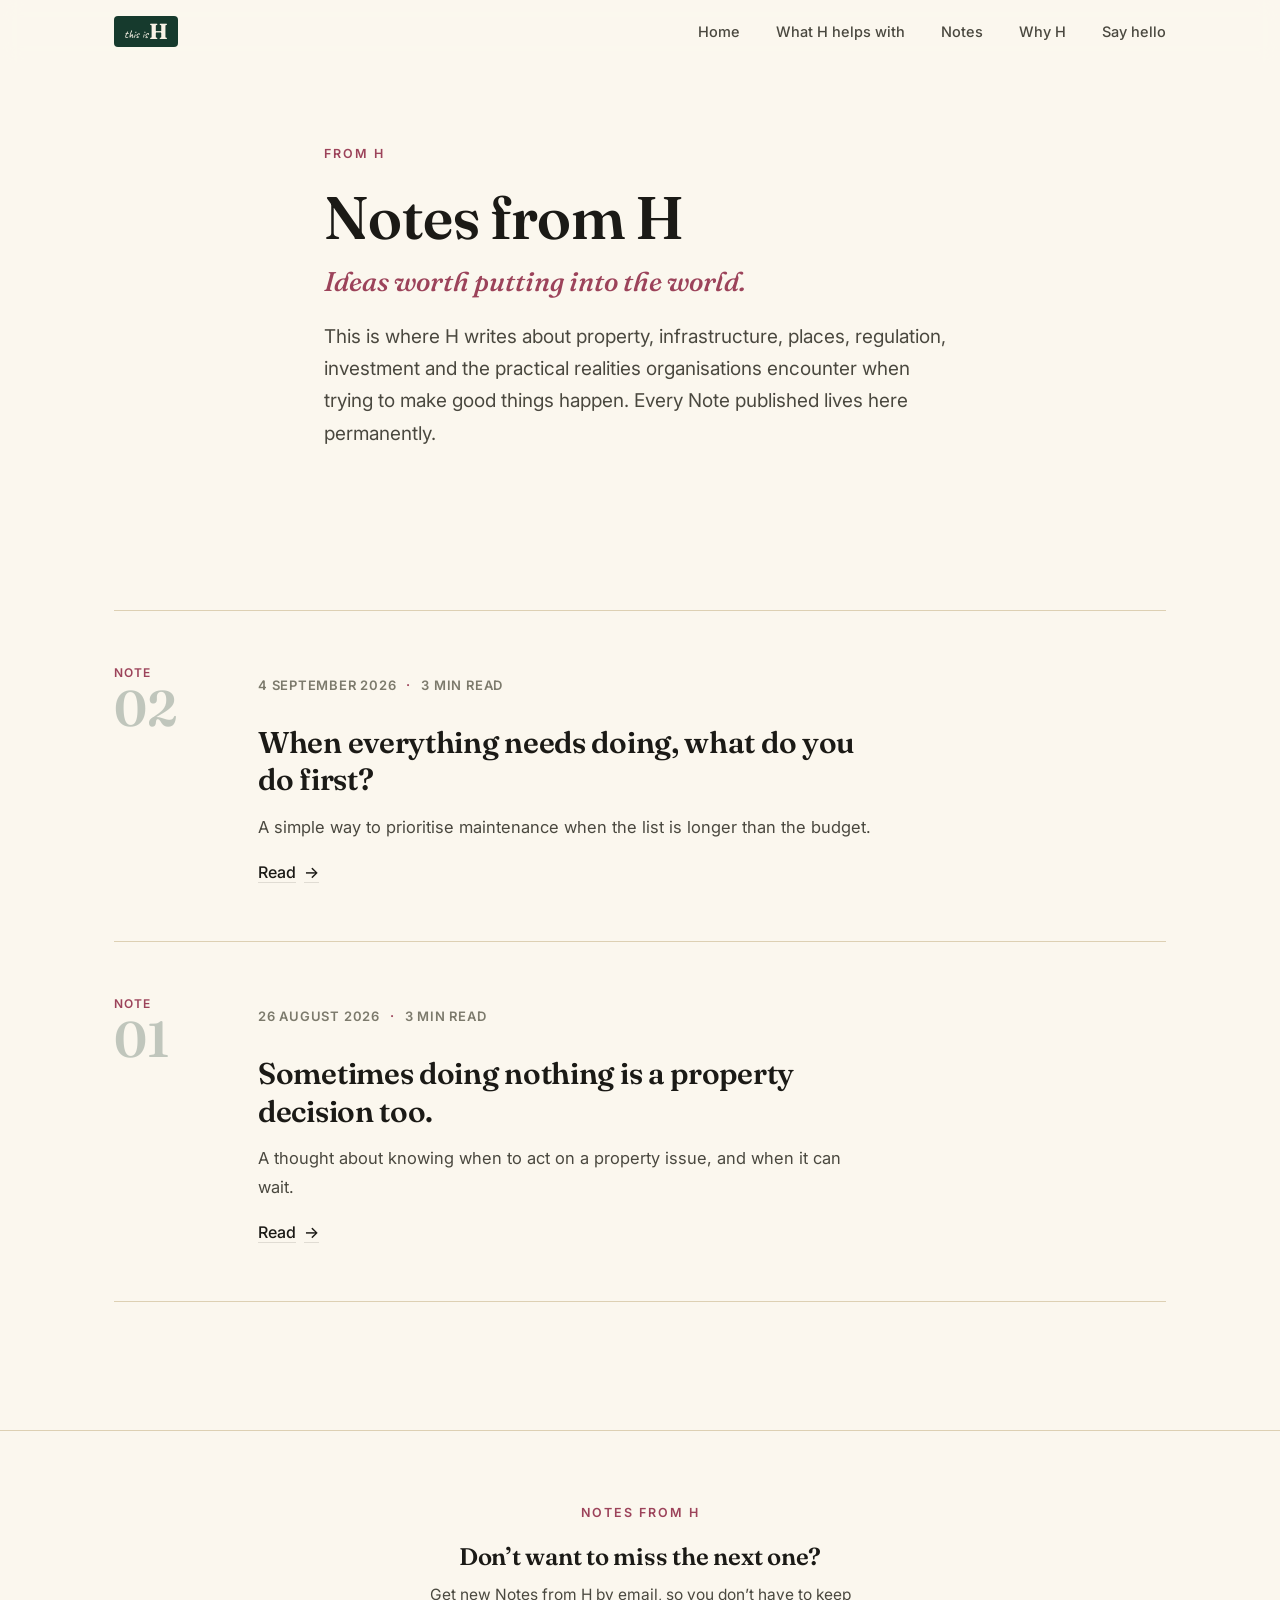
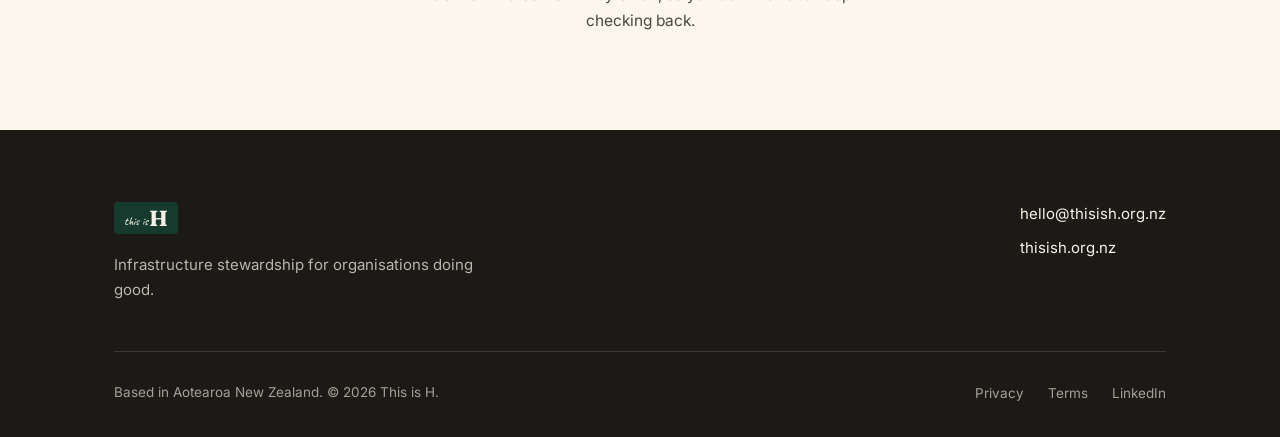
==== commit bb813178: "Publish Note 02: "When everything needs doing, what do you do first?" Second piece in Notes from H, " ====
--- a/notes/index.html
+++ b/notes/index.html
@@ -83,6 +83,19 @@
         -->
         <div class="notes-index reveal">
           <article class="notes-index__item">
+            <span class="notes-num notes-index__num" aria-hidden="true"><span class="notes-num__label">Note</span>02</span>
+            <div class="notes-index__body">
+              <p class="notes-entry__meta">
+                <time datetime="2026-09-04">4 September 2026</time>
+                <span class="dot" aria-hidden="true">&middot;</span>
+                <span>3 min read</span>
+              </p>
+              <h2 class="notes-index__title"><a href="prioritising-maintenance/">When everything needs doing, what do you do first?</a></h2>
+              <p class="notes-index__excerpt">A simple way to prioritise maintenance when the list is longer than the budget.</p>
+              <a class="text-link" href="prioritising-maintenance/">Read <span aria-hidden="true">&rarr;</span></a>
+            </div>
+          </article>
+          <article class="notes-index__item">
             <span class="notes-num notes-index__num" aria-hidden="true"><span class="notes-num__label">Note</span>01</span>
             <div class="notes-index__body">
               <p class="notes-entry__meta">
--- a/assets/css/style.css
+++ b/assets/css/style.css
@@ -1528,6 +1528,49 @@
   color: var(--green-deep);
 }
 
+/* A plain data table, for pieces that genuinely have one (e.g. a scoring
+   grid) — rules and typography only, no shading or card treatment, kept
+   consistent with the rest of the site. Scrolls horizontally on narrow
+   screens rather than breaking the page layout. */
+.article-table-wrap {
+  overflow-x: auto;
+}
+
+.score-table {
+  width: 100%;
+  min-width: 480px;
+  border-collapse: collapse;
+  font-size: 15.5px;
+}
+
+.score-table th,
+.score-table td {
+  padding: 12px 16px 12px 0;
+  text-align: left;
+  border-bottom: 1px solid var(--stone-line);
+}
+
+.score-table th[scope="col"] {
+  font-family: var(--font-body);
+  font-weight: 600;
+  font-size: 12.5px;
+  letter-spacing: 0.06em;
+  text-transform: uppercase;
+  color: var(--ink-faint);
+  padding-top: 0;
+}
+
+.score-table th[scope="row"] {
+  font-weight: 500;
+  color: var(--ink);
+  padding-right: 24px;
+}
+
+.score-table td {
+  color: var(--ink-soft);
+  font-variant-numeric: tabular-nums;
+}
+
 /* Understated reference list — smaller and quieter than body text, not
    styled like part of the essay itself. Optional: only present on
    pieces that cite sources. */
